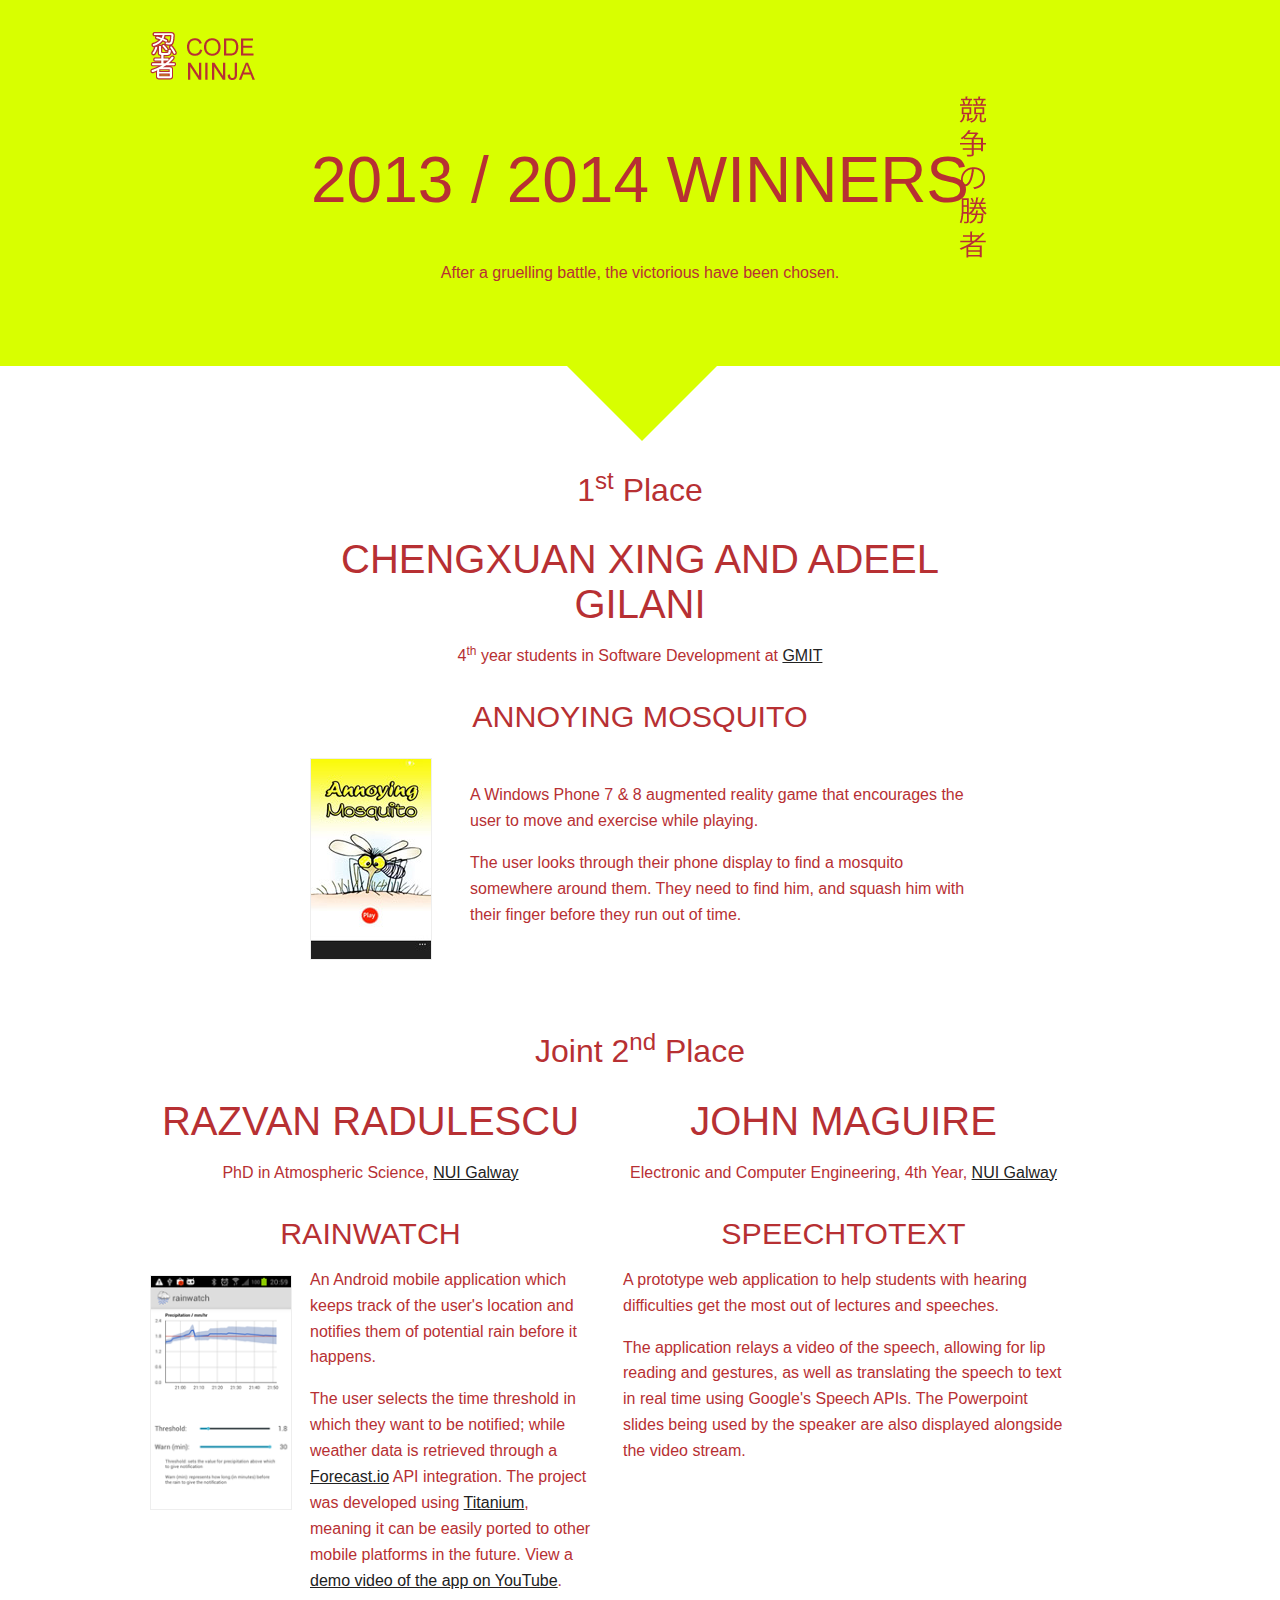
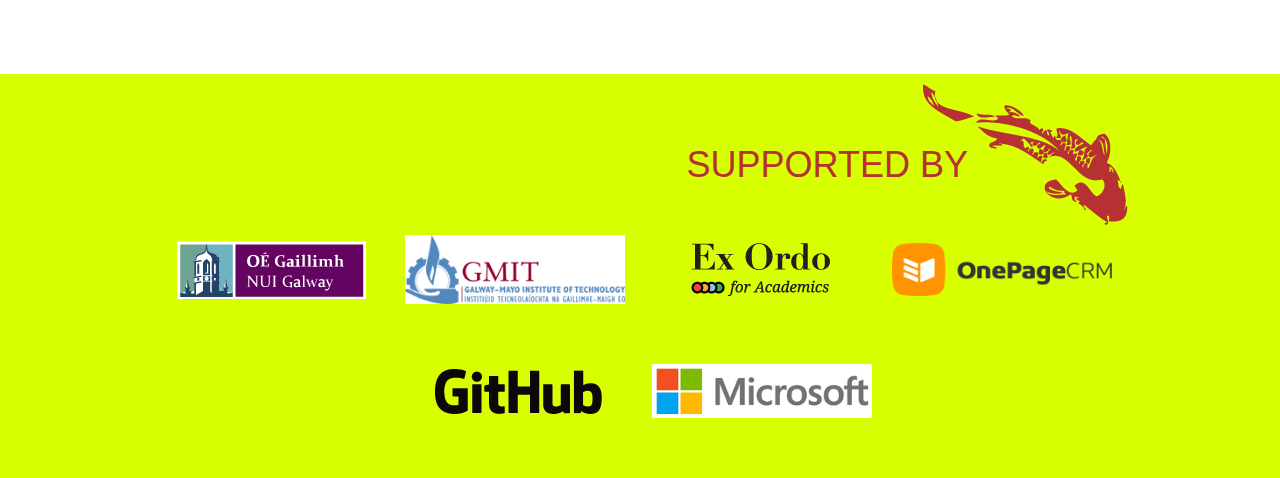
==== 2014/index.html @ 1b8e5f3d "updated with 2014 winners" ====
<!doctype html>
<!--[if lt IE 7]> <html class="no-js ie6 oldie" lang="en"> <![endif]-->
<!--[if IE 7]>    <html class="no-js ie7 oldie" lang="en"> <![endif]-->
<!--[if IE 8]>    <html class="no-js ie8 oldie" lang="en"> <![endif]-->
<!--[if gt IE 8]><!--> <html class="no-js" lang="en"> <!--<![endif]-->
<head>
  <meta charset="utf-8">
  <meta http-equiv="X-UA-Compatible" content="IE=edge,chrome=1">

  <title>CodeNinja.ie | Student Web App Competition 2013 | Galway, Ireland</title>
  
  <meta name="description" content="CodeNinja is a web &amp; mobile app competition for students being run in Galway, 2013">
  <meta name="author" content="The Code Ninja Team, http://codeninja.ie">
  <meta name="google-site-verification" content="OKqj0kxqqOndXXEQ4pVKKRszaeJYtMXLcn2v9Ne1MyY" />
  
  <meta name="viewport" content="width=device-width,initial-scale=1">

  <script type="text/javascript" src="http://use.typekit.com/jii7fct.js"></script>
  <script type="text/javascript">try{Typekit.load();}catch(e){}</script>
    
  
  <link rel="stylesheet" href="../css/style.css?v=3">


  <script src="../js/libs/modernizr-2.0.6.min.js"></script>
</head>

<body>

  <div id="container" class="winners-page">
    <header id="page-header">
        <div id="site-title">
            <a href="http://codeninja.ie" rel="home">
                <img src="../img/logo.png" alt="Code Ninja" />
            </a>
        </div>
    </header>
      
    <div id="main" role="main">
        
        <div id="winners-holder" class="holder">                                     
            <section id="winners">
                
                <div class="content">
                    <h1>2013 / 2014 Winners</h1>

                    <p>
                        After a gruelling battle, the victorious have been chosen.
                    </p>   
                </div> <!-- .content -->
            </section> <!-- #ying-yang -->
        </div>
        
        <div id="winners-listing-holder" class="holder">
            <section id="winners-listing">
                <div class="content">
                    <div id="overall-winner">
                        <div class="victory-title">
                            1<sup>st</sup> Place
                        </div>
                        <h2>Chengxuan Xing and Adeel Gilani</h2>
                        <p class="winner-affiliation">
                            4<sup>th</sup> year students in Software Development at <a href="http://gmit.ie">GMIT</a>
                        </p>

                        <div class="project">
                            <h3>Annoying Mosquito</h3>
                            <div class="project-description">
                                <div class="project-description-image">
                                    <img src="../img/mos-screenshot.jpg" alt="Annoying Mosquito Screenshot" />
                                </div>
                                <div class="project-description-text winner-description">
                                    <p>
                                        A Windows Phone 7 &amp; 8 augmented reality game that encourages the user to move and exercise
                                        while playing.
                                    </p>
                                    <p>
                                        The user looks through their phone display to find a mosquito somewhere around them. They need to find him, and squash him with their finger before they run out of time.
                                    </p>
                                </div>
                            </div>
                        </div>
                    </div>

                    <div id="second-place">
                        <div class="victory-title">
                            Joint 2<sup>nd</sup> Place
                        </div>

                        <div id="second-place-one" class="second-place-entry">
                            <h2>Razvan Radulescu</h2>
                            <p class="winner-affiliation">
                                PhD in Atmospheric Science, <a href="http://nuigalway.ie">NUI Galway</a>
                            </p>

                            <div class="project">
                                <h3>RainWatch</h3>
                                <div class="project-description-image">
                                    <img src="../img/cn_screenshot.png" alt="Rainwatch Screenshot" />
                                </div>
                                <div class="project-description-text">
                                    <p>
                                        An Android mobile application which keeps track of the user's location and notifies them of potential rain before it happens.
                                    </p>
                                    <p>
                                        The user selects the time threshold in which they want to be notified; while weather data is 
                                        retrieved through a <a href="http://forecast.io">Forecast.io</a> API integration. The project was developed using <a href="http://www.appcelerator.com/titanium/">Titanium</a>, meaning it can be easily ported to other mobile platforms in the future. View a <a href="http://www.youtube.com/watch?v=Nq6nuUZwIAw">demo video of the app on YouTube</a>.
                                    </p>
                                </div>
                            </div>
                        </div>

                        <div id="second-place-two" class="second-place-entry">
                            <h2>John Maguire</h2>
                            <p class="winner-affiliation">
                                Electronic and Computer Engineering, 4th Year, <a href="http://nuigalway.ie">NUI Galway</a>
                            </p>
                            <div class="project">
                                <h3>SpeechToText</h3>
                                <p>
                                    A prototype web application to help students with hearing difficulties get the most out of lectures
                                    and speeches. 
                                </p>
                                <p>
                                    The application relays a video of the speech, allowing for lip reading and gestures, as well as translating the speech to text in real time using Google's Speech APIs. The Powerpoint slides
                                    being used by the speaker are also displayed alongside the video stream.
                                </p>
                            </div>
                        </div>

                    </div>
                </div> <!-- .content -->
            </section>
        </div>
        


        
       
      
        
    </div> <!-- #main -->        
    
    
    <footer>
        <h5>Supported by</h5>
        <ul id="footer-logos">
            <li>
                <a href="http://nuigalway.ie" id="nuigalway" rel="external">
                    <img src="../img/logo-nuig.png" alt="NUI Galway" />
                </a>
            </li>
            <li>
                <a href="http://www.gmit.ie" id="gmit" rel="external">
                    <img src="../img/logo-gmit.gif" alt="GMIT" />
                </a>
            </li>
            <li>
                <a href="http://exordo.com" id="exordo" title="Conference Software for Academics" rel="external">
                    <img src="../img/logo-exordo.png" alt="Ex Ordo" />
                </a>
            </li>
            <li>
                <a href="http://onepagecrm.com" id="onepage" title="Small Business CRM" rel="external">
                    <img src="../img/logo-onepage-new.png" alt="OnePageCRM" />
                </a>
            </li>
        </ul>

        <ul id="footer-sponsor-logos">
            <li>
                <a href="http://github.com" id="github">
                    <img src="../img/logo-github.png" alt="GitHub" />
                </a>
            </li>
            <li>
                <a href="http://microsoft.com" id="microsoft">
                    <img src="../img/logo-microsoft.png" alt="Microsoft" />
                </a>
            </li>
        </ul>
    </footer>
  </div> <!--! end of #container -->



  <script> // Change UA-XXXXX-X to be your site's ID
    window._gaq = [['_setAccount','UA-23025836-3'],['_trackPageview'],['_trackPageLoadTime']];
    Modernizr.load({
      load: ('https:' == location.protocol ? '//ssl' : '//www') + '.google-analytics.com/ga.js'
    });
  </script>
  
</body>
</html>
---- css/style.css ----
/* HTML5 ✰ Boilerplate
 * ==|== normalize ==========================================================
 */

    article, aside, details, figcaption, figure, footer, header, hgroup, nav, section { display: block; }
    audio, canvas, video { display: inline-block; *display: inline; *zoom: 1; }
    audio:not([controls]) { display: none; }
    [hidden] { display: none; }

    html { font-size: 100%; overflow-y: scroll; -webkit-text-size-adjust: 100%; -ms-text-size-adjust: 100%; }
    body { margin: 0; font-size: 1em; line-height: 1.618em; }
    body, button, input, select, textarea { font-family: sans-serif; color: #222; }

    img, embed, object, video { max-width: 100%; }
    .ie6 img.full, .ie6 object.full, .ie6 embed, .ie6 video { width: 100%; }

    ::-moz-selection { background: #fe57a1; color: #fff; text-shadow: none; }
    ::selection { background: #fe57a1; color: #fff; text-shadow: none; }

    a { color: #00e; }
    a:visited { color: #551a8b; }
    a:hover { color: #06e; }
    a:focus { outline: thin dotted; }
    a:hover, a:active { outline: 0; }

    abbr[title] { border-bottom: 1px dotted; }
    b, strong { font-weight: bold; }
    blockquote { margin: 1em 40px; }
    dfn { font-style: italic; }
    hr { display: block; height: 1px; border: 0; border-top: 1px solid #ccc; margin: 1em 0; padding: 0; }
    ins { background: #ff9; color: #000; text-decoration: none; }
    mark { background: #ff0; color: #000; font-style: italic; font-weight: bold; }
    pre, code, kbd, samp { font-family: monospace, monospace; _font-family: 'courier new', monospace; font-size: 1em; }
    pre { white-space: pre; white-space: pre-wrap; word-wrap: break-word; }
    q { quotes: none; }
    q:before, q:after { content: ""; content: none; }
    small { font-size: 85%; }
    sub, sup { font-size: 75%; line-height: 0; position: relative; vertical-align: baseline; }
    sup { top: -0.5em; }
    sub { bottom: -0.25em; }
    ul, ol { margin: 1em 0; padding: 0 0 0 40px; }
    dd { margin: 0 0 0 40px; }
    nav ul, nav ol { list-style: none; list-style-image: none; margin: 0; padding: 0; }
    img { border: 0; -ms-interpolation-mode: bicubic; vertical-align: middle; }
    svg:not(:root) { overflow: hidden; }
    figure { margin: 0; }

    form { margin: 0; }
    fieldset { border: 0; margin: 0; padding: 0; }
    label { cursor: pointer; }
    legend { border: 0; *margin-left: -7px; padding: 0; }
    button, input, select, textarea { font-size: 100%; margin: 0; vertical-align: baseline; *vertical-align: middle; }
    button, input { line-height: normal; *overflow: visible; }
    table button, table input { *overflow: auto; }
    button, input[type="button"], input[type="reset"], input[type="submit"] { cursor: pointer; -webkit-appearance: button; }
    input[type="checkbox"], input[type="radio"] { box-sizing: border-box; }
    input[type="search"] { -webkit-appearance: textfield; -moz-box-sizing: content-box; -webkit-box-sizing: content-box; box-sizing: content-box; }
    input[type="search"]::-webkit-search-decoration { -webkit-appearance: none; }
    button::-moz-focus-inner, input::-moz-focus-inner { border: 0; padding: 0; }
    textarea { overflow: auto; vertical-align: top; resize: vertical; }
    input:valid, textarea:valid {  }
    input:invalid, textarea:invalid { background-color: #f0dddd; }

    table { border-collapse: collapse; border-spacing: 0; }
    td { vertical-align: top; }


/* ==|== primary styles =====================================================
   Author: Dave Kelly (http://www.ambientaeg.com  | @dakell)
   ========================================================================== */

body{background-color: #D8FF00; color: #B73033; font-family: myriad-pro, Arial, 'Helvetica Neue', Helvetica, sans-serif; }
h1, h2, h3, h4, h5, h6{font-weight: normal; text-transform: uppercase; line-height: normal;}
h1{font-size: 2.75em}
h2{font-size: 2.5em}
h3, h4, h5, h6{font-size: 1.9em}
    
#container{ margin: 0 auto;}
    header{ max-width: 980px; width: 980px; margin: 0 auto;}
        #site-title{ margin-bottom: 0.25em;}
        #little-ninja{ background: url('../img/little-ninja-dude.png') no-repeat 75% 0; min-height: 412px; }
            #little-ninja .content{width: 40%; margin: 0px 5% 0% 0; padding-top: 12.5%;}
            #little-ninja h2{background: url('../img/text-yokoso.gif') no-repeat 0% 50%; line-height: 50px; margin-bottom: 20px;}
                #little-ninja .trail-vertical{background:  url('../img/icon-bullet.png') repeat-y 0% 0%; width: 20px; float: right; margin-right: 278px; height: 60px;}


    .holder{ width: 100%; float: left; clear: both;}
        #main section{ width: 980px; margin: 0 auto; clear: both;}
                
        #ying-yang{background: url('../img/yin-yang.png') no-repeat 0 110px; min-height: 410px; width: 100%; padding: 0 0 4em; position: relative; }
            #ying-yang .trail-horizontal{background:  url('../img/icon-bullet.png') repeat-x 0% 0%; width: 540px; float: left; margin-left: -7px; height: 20px; }
            #ying-yang .trail-vertical{background:  url('../img/icon-bullet.png') repeat-y 0% 0%; width: 20px; float: left; margin-left: 140px; height: 100px;}
            
            #ying-yang:after, #ying-yang:before { border: solid transparent; content: ' '; height: 0; left: 100%; position: absolute;width: 0;}
                #ying-yang:after { border-width: 75px; border-top-color: #D8FF00; top: 100%; left:7.5% }
            #ying-yang .content{width: 55%; float: right; margin-left: 5%; }                             
                #ying-yang .content ol{counter-reset: item; padding-top: 1em;}
                    #ying-yang .content ol li{display: block; margin-bottom: 2em;}                    
                    .ie7 #ying-yang .content ol li{display: list-item;}                    
                #ying-yang .content li:before {display: inline-block; content: counter(item) " "; counter-increment: item; width: 1em; margin: -3em 0 0 -1em; font-size: 3em;} 
                #ying-yang .content li:nth-child(2n+2){margin-left: 3em;}   /* funky indents on the list items */
                
        #weapons-holder{background-color: #fff;}
            #weapons{background: #fff url('../img/swords.png') no-repeat 90% 50px;  clear: both; width: 100%; padding: 60px 0; }                        
                #weapons .content{width: 65%; padding-top: 3%;}
                    #weapons ul{display: block; list-style-type: none; margin: 0 0 0 0; padding-left: 0;}
                        #weapons ul li{margin: 0 0 5px 0;}                                                          
                    
        #doujou-holder{background-color: #fff;}
            #doujou{background: #fff url('../img/bg-temple.gif') no-repeat 50% 0; min-height: 758px; clear: both; width: 100%; padding: 0 50px; position: relative;}                
                #doujou:after { border: solid transparent; content: ' '; height: 0px; left: 100%; position: absolute;width: 0px;}
                #doujou:before { border: solid transparent; content: ' '; height: 0px; left: 100%; position: absolute;width: 0px;}
                    #doujou:after { border-width: 75px; border-top-color: #fff; top: 100%; left:460px }                
                #doujou table{width: 590px; margin: 0px auto 0; position: absolute; top: 420px; left: 250px}
                    #doujou table th{text-align: left; font-weight: normal; width: 35%; padding-bottom: 10px;}
                    #doujou table td{ font-weight: bold; width: 40%; }
                    #doujou table a{ color: #B73033; text-decoration: none; border-bottom: 1px dotted #B73033;}
                
        #prizes-holder{background-color: #B73033; }
            #prizes{background: #B73033 url('../img/iphone-ninjas.png') no-repeat 10% 110px; color: #D8FF00; min-height: 380px; width: 100%; padding: 80px 0 0px; }
                #prizes .content{width: 25%; text-align: center; margin: 0 auto; padding-top: 20px;}
                    #prizes .content h3{margin: 0 auto; }
                    #prizes .content ul{ list-style-type: none; list-style-position: outside; padding: 0}
                    #prizes .content .trail-vertical{background:  url('../img/icon-bullet-green.png') repeat-y 0% 0%; width: 20px; margin: 2em auto 0; height: 254px;}
                ul#prize-splash{font-size: 3em; margin: -9em 4em 0 4em; float: right; -moz-transform: rotate(348deg); -webkit-transform: rotate(348deg); transform: rotate(348deg); list-style-type: none;text-align: center}
                    ul#prize-splash li:first-child{margin-bottom: .3em; font-size: 1.5em;}
                    .ie7 ul#prize-splash li{line-height: 100%}
                
        #judging-holder{background-color: #B73033; padding-bottom: 0px; position: relative;}
            #judging{ color: #D8FF00; width: 100%; }
                #judging h2{ margin-top: 0;}
                #judging .trail-horizontal{background:  url('../img/icon-bullet-green.png') repeat-x 0% 0%; width: 252px; float: right; margin-right: 0%; height: 20px;}
                #judging .trail-vertical{background:  url('../img/icon-bullet-green.png') repeat-y 0% 0%; width: 20px; float: right; margin-right: 225px; height: 354px;}
                #judging .trail-vertical#trail-register-bottom{background:  url('../img/icon-bullet-green.png') repeat-y 0% 0%; width: 20px; float: right; margin-right: 225px; margin-top: -140px; height: 210px;}
                
                #criteria-holder{width: 65%; float: left;}
                    .criteria{width: 100%; clear: both; margin: 0 1em 1em 0em; position: relative;}
                        .criteria h4{display: inline-block; line-height: 93px; float: left; padding-right: 64px; margin: 0 10px 1em 0; color: #fff; font-weight: bold; text-transform: none}                
                        .criteria p{width: 45%; float: left; margin: 30px 0 0 0; }
                            #judging-quality h4{background: url('../img/character-sprite.png') no-repeat 100% 3px}
                                #judging-quality p{margin-top: 20px;}
                            #judging-novelty h4{background: url('../img/character-sprite.png') no-repeat 100% -140px}
                                #judging-novelty p{margin-top: 20px;}
                            #judging-usability h4{background: url('../img/character-sprite.png') no-repeat 100% -276px}
                            #judging-market h4{background: url('../img/character-sprite.png') no-repeat 100% -414px}   
                a#register-button{display: block; width: 225px; margin: -245px 100px 0 0; padding-left: 50px; height: 100px; line-height: 100px; text-align: center; background: #D8FF00 url('../img/character-sprite.png') no-repeat 5% -524px; color: #B73033; -webkit-border-radius: 10px; -moz-border-radius: 10px; border-radius: 10px; float: right; font-size: 2.275em; font-weight: bold; text-decoration: none; }
                    a#register-button:hover{background-color: #fff;}
                    
        #register-holder{background-color: #B73033; padding-bottom: 40px;}
            #register{color: #fff; }
                #register .trail-horizontal{background:  url('../img/icon-bullet-green.png') repeat-x 0% 0%; width: 156px; float: right; margin-right: 235px; height: 20px;}
                #register .content{width: 650px; margin: 0 0 0 0px;;}
                #register h2{color: #D8FF00; font-weight: bold; text-align: left; margin-top: 0;}
                #register span.label{display: inline-block; width: 160px; padding-right: 20px; text-align: right;}
                #register .field-holder{margin-bottom: 5px;}
                #register .button{padding-left: 180px;}
                    #register .button input[type="submit"]{border: 0 none; padding: 10px 20px; text-align: center; background: #D8FF00; color: #B73033; -webkit-border-radius: 10px; -moz-border-radius: 10px; border-radius: 10px; font-size: 1.275em; font-weight: bold; }
                        #register .button input[type="submit"]:hover{background: #fff;}
                        #register .button input[type="submit"]:active{position: relative; top: 1px; left: 1px}

         
        #have-registered{padding-bottom: 200px;}
            #have-registered p{width: 600px;}
            #have-registered ul{list-style-type: none; margin: 20px 0; padding: 0;}
                #have-registered ul li{margin: 0px 0 20px; padding: 0 0 0 0; }
                        
   footer{width: 100%; max-width: 61em; margin: 0 auto; clear: both; padding: 0px 0 60px;}
        footer h5{float: right; background: url('../img/feeling-coy.png') no-repeat 100% 50%; padding: 20px 160px 0 0; text-align: right; line-height: 141px; margin: 0 0 0 0; font-size: 2.25em; text-transform: uppercase;}
        footer ul#footer-logos, ul#footer-sponsor-logos{width: 100%; float: left; clear: both; padding: 0 0 0 0; margin: 0px 0 60px;}
            footer ul#footer-logos li, ul#footer-sponsor-logos li{display: inline-block; width: 22.5%; text-align: center; margin: 0 1%;}
                .ie7 footer ul#footer-logos li{zoom: 1; display: inline; margin-top: 140px;;}
                footer ul#footer-logos a{display: block; margin: 0 auto;}
            ul#footer-sponsor-logos{text-align: center;}


#container.winners-page{padding-top: 2em;}
    .winners-page a{color: #222;}
    #winners{background: url('../img/competition-winners-text.png') 85% 10% no-repeat; position: relative; padding-bottom: 4em;}
        #winners:after, #winners:before { border: solid transparent; content: ' '; height: 0; left: 100%; position: absolute;width: 0;}
        #winners:after { border-width: 75px; border-top-color: #D8FF00; top: 100%; left:42.5% }
        #winners .content{padding: 1em 0 0em; text-align: center;}
        #winners h1{font-size: 4em;}
    #winners-listing-holder{background: #fff; min-height: 20em; padding-top: 5em; }
        #overall-winner{margin: 2em 10em 4em;}
            .victory-title{font-size: 2em; text-align: center; }
            
            .project-description-image{float:left; max-width: 140px; padding-top: 1.5em;}
                .project-description-image img{border: 1px solid #eee;}
            .project-description-text.winner-description{padding-top: 2em;}
            .project-description-text{ margin-left: 160px; }

        #winners-listing h2, #winners-listing .winner-affiliation, #winners-listing h3{text-align: center; margin-bottom: 0;}
        #second-place{margin-top: 7em;}
        .second-place-entry{width: 45%; float: left; margin-right: 2em; padding: 0em 0 4em; margin-bottom: 0em;}
            



/* ==|== non-semantic helper classes ======================================== */
    .ir { display: block; border: 0; text-indent: -999em; overflow: hidden; background-color: transparent; background-repeat: no-repeat; text-align: left; direction: ltr; }
    .ir br { display: none; }
    .hidden { display: none !important; visibility: hidden; }
    .visuallyhidden { border: 0; clip: rect(0 0 0 0); height: 1px; margin: -1px; overflow: hidden; padding: 0; position: absolute; width: 1px; }
    .visuallyhidden.focusable:active, .visuallyhidden.focusable:focus { clip: auto; height: auto; margin: 0; overflow: visible; position: static; width: auto; }
    .invisible { visibility: hidden; }
    .clearfix:before, .clearfix:after { content: ""; display: table; }
    .clearfix:after { clear: both; }
    .clearfix { zoom: 1; }


/* ==|== media queries ====================================================== */

/* @media only screen and (min-width: 480px) { */
@media only screen and (max-width: 480px) {
    
    .holder h2{text-align: center;}
    header{ width: 100%; padding: 1em;} 
        #site-title{margin: 0;}
        #little-ninja{ background: url('../img/little-ninja-dude.png') no-repeat 25% 0; min-height: 20px; }
            #little-ninja .content{width: auto; margin: 0px 0 0% 0; padding-top: 400px;}
            #little-ninja h2{background: url('../img/text-yokoso.gif') no-repeat 0% 50%; line-height: 50px; margin-bottom: 20px;}                
        #main section{ width: 100%; margin: 0 auto; clear: both;}
    .trail-vertical, .trail-horizontal{display: none !important;}        
                
        #ying-yang{background-image: none; min-height: auto; width: 100%; padding: 0 0 0em; }
            #ying-yang:after, #ying-yang:before { border: solid transparent; content: ' '; height: 0; left: 100%; position: absolute;width: 0;}
                #ying-yang:after { border-width: 75px; border-top-color: #D8FF00; top: 100%; left:25% }
            
            #ying-yang .content{width: 90%; float: none; margin: 0 2.5% ; }                             
                #ying-yang .content ol{counter-reset: ; padding-top: 1em;}
                    #ying-yang .content ol li{display: block; margin-bottom: 10px;}                    
                    .ie7 #ying-yang .content ol li{display: list-item;}                    
                #ying-yang .content li:before {display: inline-block; content: counter(item) ""; counter-increment: item; width: 1em; margin: 0em 10px 0; font-size: 1em;} 
                #ying-yang .content li:nth-child(2n+2){margin-left: 0;}   /* funky indents on the list items */
                
        #weapons-holder{background-color: #fff;}
            #weapons{background-image: none;  clear: both; width: 100%; padding: 40px 20px 20px; }                        
                #weapons .content{width: 90%; padding: 2.5%;}                    
                                                                                                     
        #doujou-holder{background-color: #fff; clear: both; padding: 20px;}
            #doujou{background-image: none; min-height: 100px; clear: both; margin: 20px 0; width: 90%; padding: 2.5%; position: normal;}
                #doujou h2{display: block;}
                #doujou:after { border: 0 none; content: ' '; height: 0px; left: 100%; position: absolute;width: 0px;}
                #doujou:before { border: 0 none; content: ' '; height: 0px; left: 100%; position: absolute;width: 0px;}
                    #doujou:after { border-width: 75px; border-top-color: #fff; top: 100%; left:460px }                
                #doujou table{width: 90%; margin: 0px 2.5% 0; position: relative; left: 2.5%; top: 10px}
                    #doujou table th{text-align: left; font-weight: normal; width: 45%; padding-bottom: 10px;}
                    #doujou table td{ font-weight: bold; width: 40%}
                
        #prizes-holder{background-color: #B73033; }
            #prizes{background-image:none; color: #D8FF00; min-height: 100px; width: 100%; padding: 40px 0 0px; }
                #prizes .content{width: 90%; text-align: center; margin: 0 auto; padding-top: 20px;}
                    #prizes .content h3{margin: 0 auto; }                    
                ul#prize-splash{display: none;}
                
        #judging-holder{background-color: #B73033; padding-bottom: 40px; padding-top: 40px; position: relative;}
            #judging{ color: #D8FF00; width: 100%; }
                #judging h2{ margin-top: 0;}
                #criteria-holder{width: 90%; float: none;}
                    .criteria{width: 100%; clear: both; margin: 0 1em 1em 0em; position: relative;}
                        .criteria h4{display: block; line-height: normal; float: none; padding-right: 0; margin: 0 10px 10px 10px; color: #fff; font-weight: bold; text-transform: none}                
                        .criteria p{width: 90%; float: none; margin: 10px auto 0; }
                            #judging-quality h4, #judging-novelty h4,#judging-usability h4, #judging-market h4{background-image:none}                                                                                                                                                    
                a#register-button{display: block; width: 225px; margin: 20px auto 0; padding-left: 50px; height: 100px; line-height: 100px; text-align: center; background: #D8FF00 url('../img/character-sprite.png') no-repeat 5% -524px; color: #B73033; -webkit-border-radius: 10px; -moz-border-radius: 10px; border-radius: 10px; float: none; font-size: 2.275em; font-weight: bold; text-decoration: none; }
                    a#register-button:hover{background-color: #fff;}
                    
        #register-holder{background-color: #B73033; padding-bottom: 40px;}                            
                #register .content{width: 75%; margin: 0 auto ;}
                #register h2{color: #D8FF00; font-weight: bold; text-align: center; margin-top: 0;}
                #register span.label{display: block; width: 100%; clear: both;padding-right: 20px; text-align: left;}
                #register .field-holder{margin-bottom: 5px;}
                #register .button{padding-left: 0px; }
                    #register .button input[type="submit"]{border: 0 none; padding: 10px 20px; margin-top: 20px; text-align: center; background: #D8FF00; color: #B73033; -webkit-border-radius: 10px; -moz-border-radius: 10px; border-radius: 10px; font-size: 1.275em; font-weight: bold; }                                            
                    
        #winners{background: url('../img/competition-winners-text.png') 100% 10% no-repeat;}
            #overall-winner{margin: 2em 1em 4em;}


       footer{width: 100%; max-width: 100%; margin: 0 auto; clear: both; padding: 0px 0 60px;}
        footer h5{float: none; /* background: url('../img/feeling-coy.png') no-repeat 100% 50%; */ background-image: none; padding: 0px 0px 0 0; text-align: center; line-height: 141px; margin: 0 0 0 0; font-size: 2.25em; text-transform: uppercase;}
        footer ul#footer-logos, ul#footer-sponsor-logos{width: 100%; float: none; clear: both; padding: 0 0 0 0; margin: 0px 0 60px;}
            footer ul#footer-logos li, ul#footer-sponsor-logos li{display: inline-block; width: 45%; margin: 0 auto; text-align: center; padding: 0 5px 1em;}                
                footer ul#footer-logos a{display: block; margin: 0 auto;}

@media only screen and (min-width: 768px) {

}



/* ==|== print styles ======================================================= */
 
@media print {
  * { background: transparent !important; color: black !important; text-shadow: none !important; filter:none !important; -ms-filter: none !important; } 
  a, a:visited { text-decoration: underline; }
  a[href]:after { content: " (" attr(href) ")"; }
  abbr[title]:after { content: " (" attr(title) ")"; }
  .ir a:after, a[href^="javascript:"]:after, a[href^="#"]:after { content: ""; } 
  pre, blockquote { border: 1px solid #999; page-break-inside: avoid; }
  thead { display: table-header-group; }
  tr, img { page-break-inside: avoid; }
  img { max-width: 100% !important; }
  @page { margin: 0.5cm; }
  p, h2, h3 { orphans: 3; widows: 3; }
  h2, h3 { page-break-after: avoid; }
}
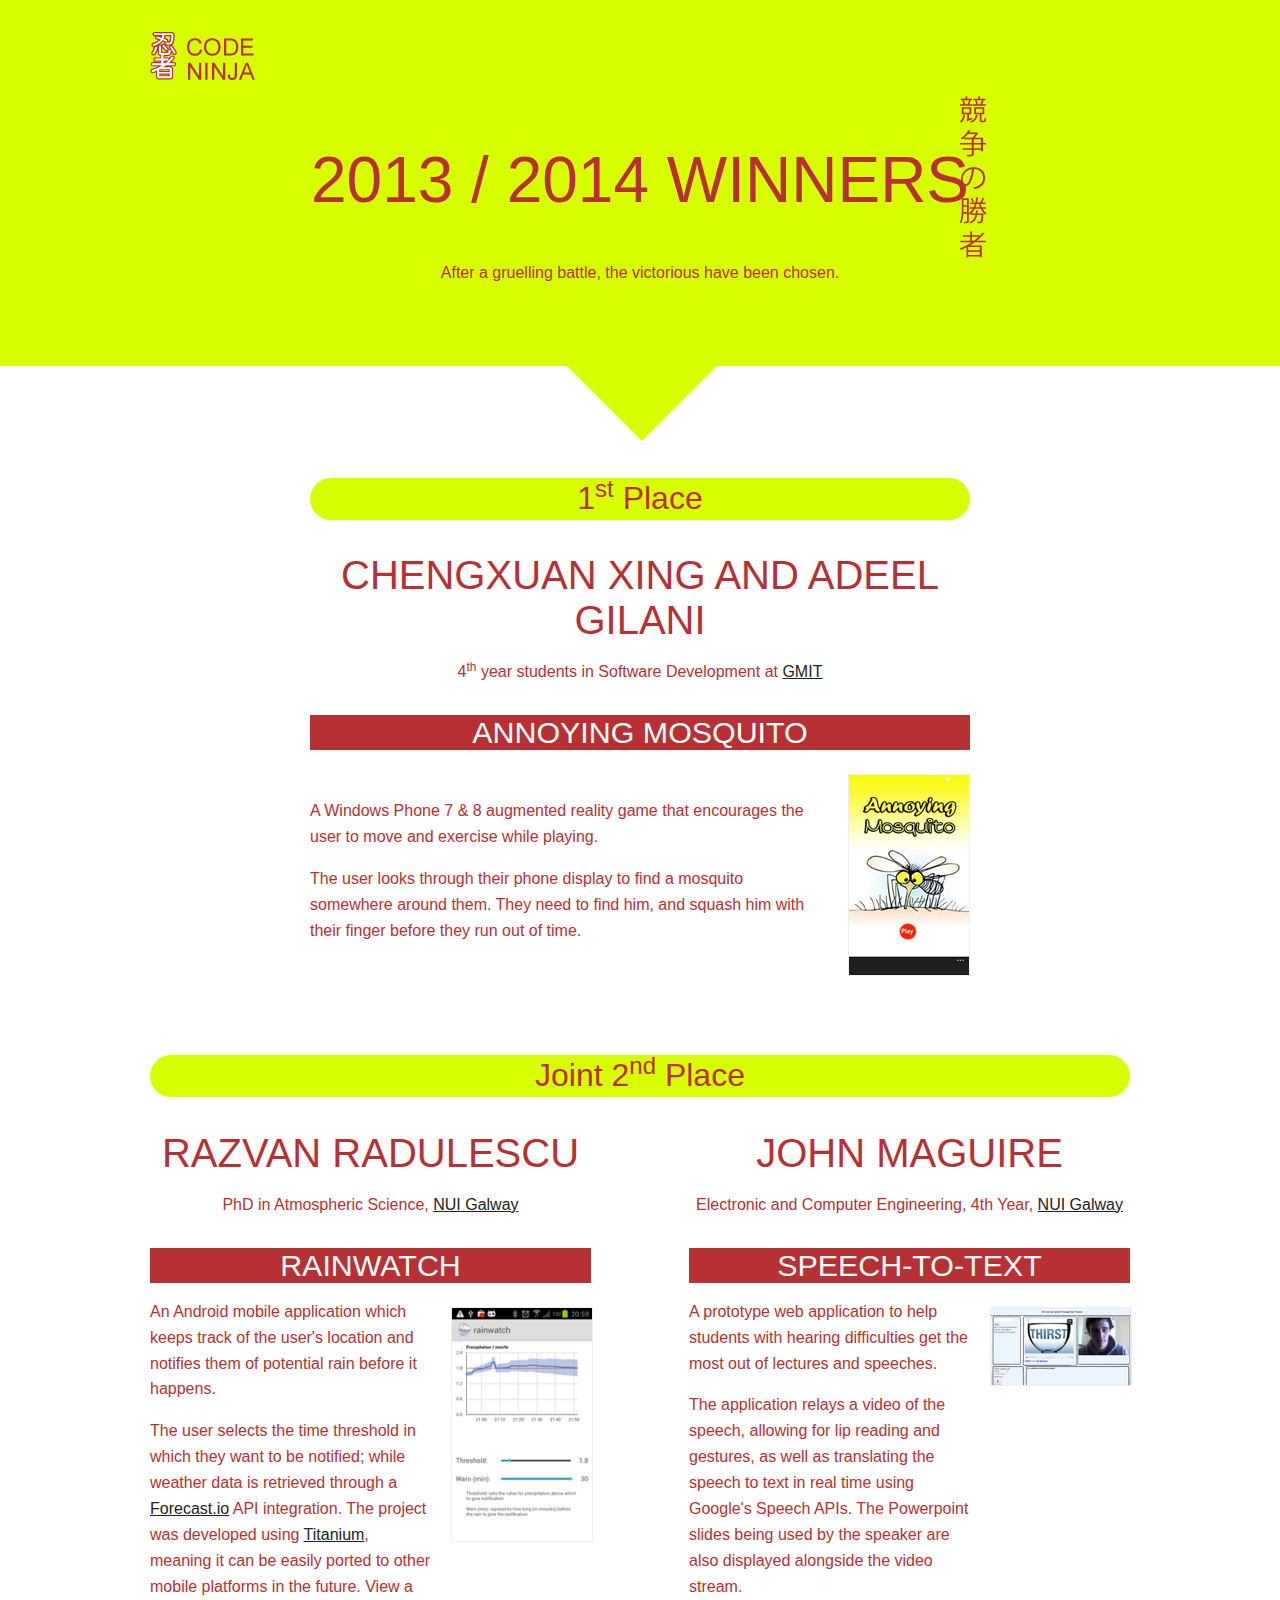
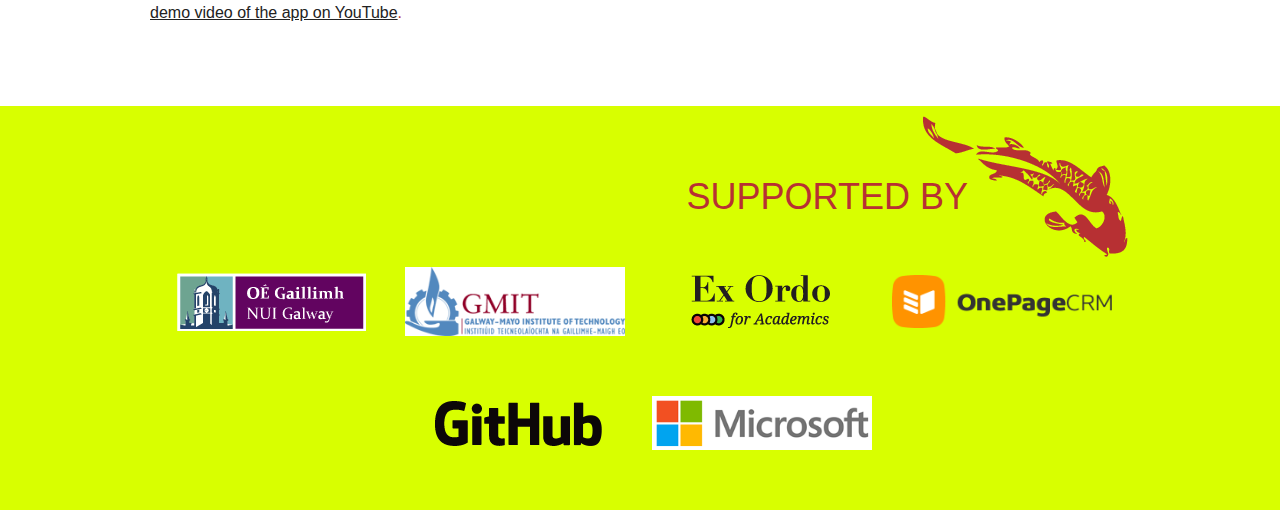
==== commit c49027e0: "updated with 2014 winners" ====
--- a/2014/index.html
+++ b/2014/index.html
@@ -7,8 +7,8 @@
   <meta charset="utf-8">
   <meta http-equiv="X-UA-Compatible" content="IE=edge,chrome=1">
 
-  <title>CodeNinja.ie | Student Web App Competition 2013 | Galway, Ireland</title>
-  
+  <title>CodeNinja.ie Winners | Student Web App Competition 2013/2014 | Galway, Ireland</title>
+
   <meta name="description" content="CodeNinja is a web &amp; mobile app competition for students being run in Galway, 2013">
   <meta name="author" content="The Code Ninja Team, http://codeninja.ie">
   <meta name="google-site-verification" content="OKqj0kxqqOndXXEQ4pVKKRszaeJYtMXLcn2v9Ne1MyY" />
@@ -95,7 +95,7 @@
 
                             <div class="project">
                                 <h3>RainWatch</h3>
-                                <div class="project-description-image">
+                               <div class="project-description-image">
                                     <img src="../img/cn_screenshot.png" alt="Rainwatch Screenshot" />
                                 </div>
                                 <div class="project-description-text">
@@ -107,6 +107,7 @@
                                         retrieved through a <a href="http://forecast.io">Forecast.io</a> API integration. The project was developed using <a href="http://www.appcelerator.com/titanium/">Titanium</a>, meaning it can be easily ported to other mobile platforms in the future. View a <a href="http://www.youtube.com/watch?v=Nq6nuUZwIAw">demo video of the app on YouTube</a>.
                                     </p>
                                 </div>
+
                             </div>
                         </div>
 
@@ -116,15 +117,22 @@
                                 Electronic and Computer Engineering, 4th Year, <a href="http://nuigalway.ie">NUI Galway</a>
                             </p>
                             <div class="project">
-                                <h3>SpeechToText</h3>
-                                <p>
-                                    A prototype web application to help students with hearing difficulties get the most out of lectures
-                                    and speeches. 
-                                </p>
-                                <p>
-                                    The application relays a video of the speech, allowing for lip reading and gestures, as well as translating the speech to text in real time using Google's Speech APIs. The Powerpoint slides
-                                    being used by the speaker are also displayed alongside the video stream.
-                                </p>
+                                <h3>Speech-To-Text</h3>
+                                <div class="project-description-image">
+                                    <img src="../img/sh_screenshot.png" alt="Speech To Text Screenshot" />
+                                </div>
+                                 
+                                <div class="project-description-text">
+                                    <p>
+                                        A prototype web application to help students with hearing difficulties get the most out of lectures
+                                        and speeches. 
+                                    </p>
+                                    <p>
+                                        The application relays a video of the speech, allowing for lip reading and gestures, as well as translating the speech to text in real time using Google's Speech APIs. The Powerpoint slides
+                                        being used by the speaker are also displayed alongside the video stream.
+                                    </p>
+                                </div>
+
                             </div>
                         </div>
 
--- a/css/style.css
+++ b/css/style.css
@@ -180,18 +180,22 @@
         #winners:after { border-width: 75px; border-top-color: #D8FF00; top: 100%; left:42.5% }
         #winners .content{padding: 1em 0 0em; text-align: center;}
         #winners h1{font-size: 4em;}
+        
+
     #winners-listing-holder{background: #fff; min-height: 20em; padding-top: 5em; }
+        #winners-listing-holder h3{ color: #fff; background: #B73033; }
         #overall-winner{margin: 2em 10em 4em;}
-            .victory-title{font-size: 2em; text-align: center; }
-            
-            .project-description-image{float:left; max-width: 140px; padding-top: 1.5em;}
+            .victory-title{font-size: 2em; text-align: center; background: #D8FF00; border-radius: 3em; padding: .25em 0;}
+            
+            .project-description-image{float:right; max-width: 140px; padding-top: 1.5em;}
                 .project-description-image img{border: 1px solid #eee;}
             .project-description-text.winner-description{padding-top: 2em;}
-            .project-description-text{ margin-left: 160px; }
+            .project-description-text{ margin-right: 160px; }
 
         #winners-listing h2, #winners-listing .winner-affiliation, #winners-listing h3{text-align: center; margin-bottom: 0;}
         #second-place{margin-top: 7em;}
         .second-place-entry{width: 45%; float: left; margin-right: 2em; padding: 0em 0 4em; margin-bottom: 0em;}
+        .second-place-entry:last-child{ margin-right: 0em; float: right;}
             
 
 
@@ -274,6 +278,8 @@
                     
         #winners{background: url('../img/competition-winners-text.png') 100% 10% no-repeat;}
             #overall-winner{margin: 2em 1em 4em;}
+            .second-place-entry, .second-place-entry:last-child{width: 90%; float: left; margin: 0 1em 0; padding: 0em 0 2em; clear: both;}
+            
 
 
        footer{width: 100%; max-width: 100%; margin: 0 auto; clear: both; padding: 0px 0 60px;}
